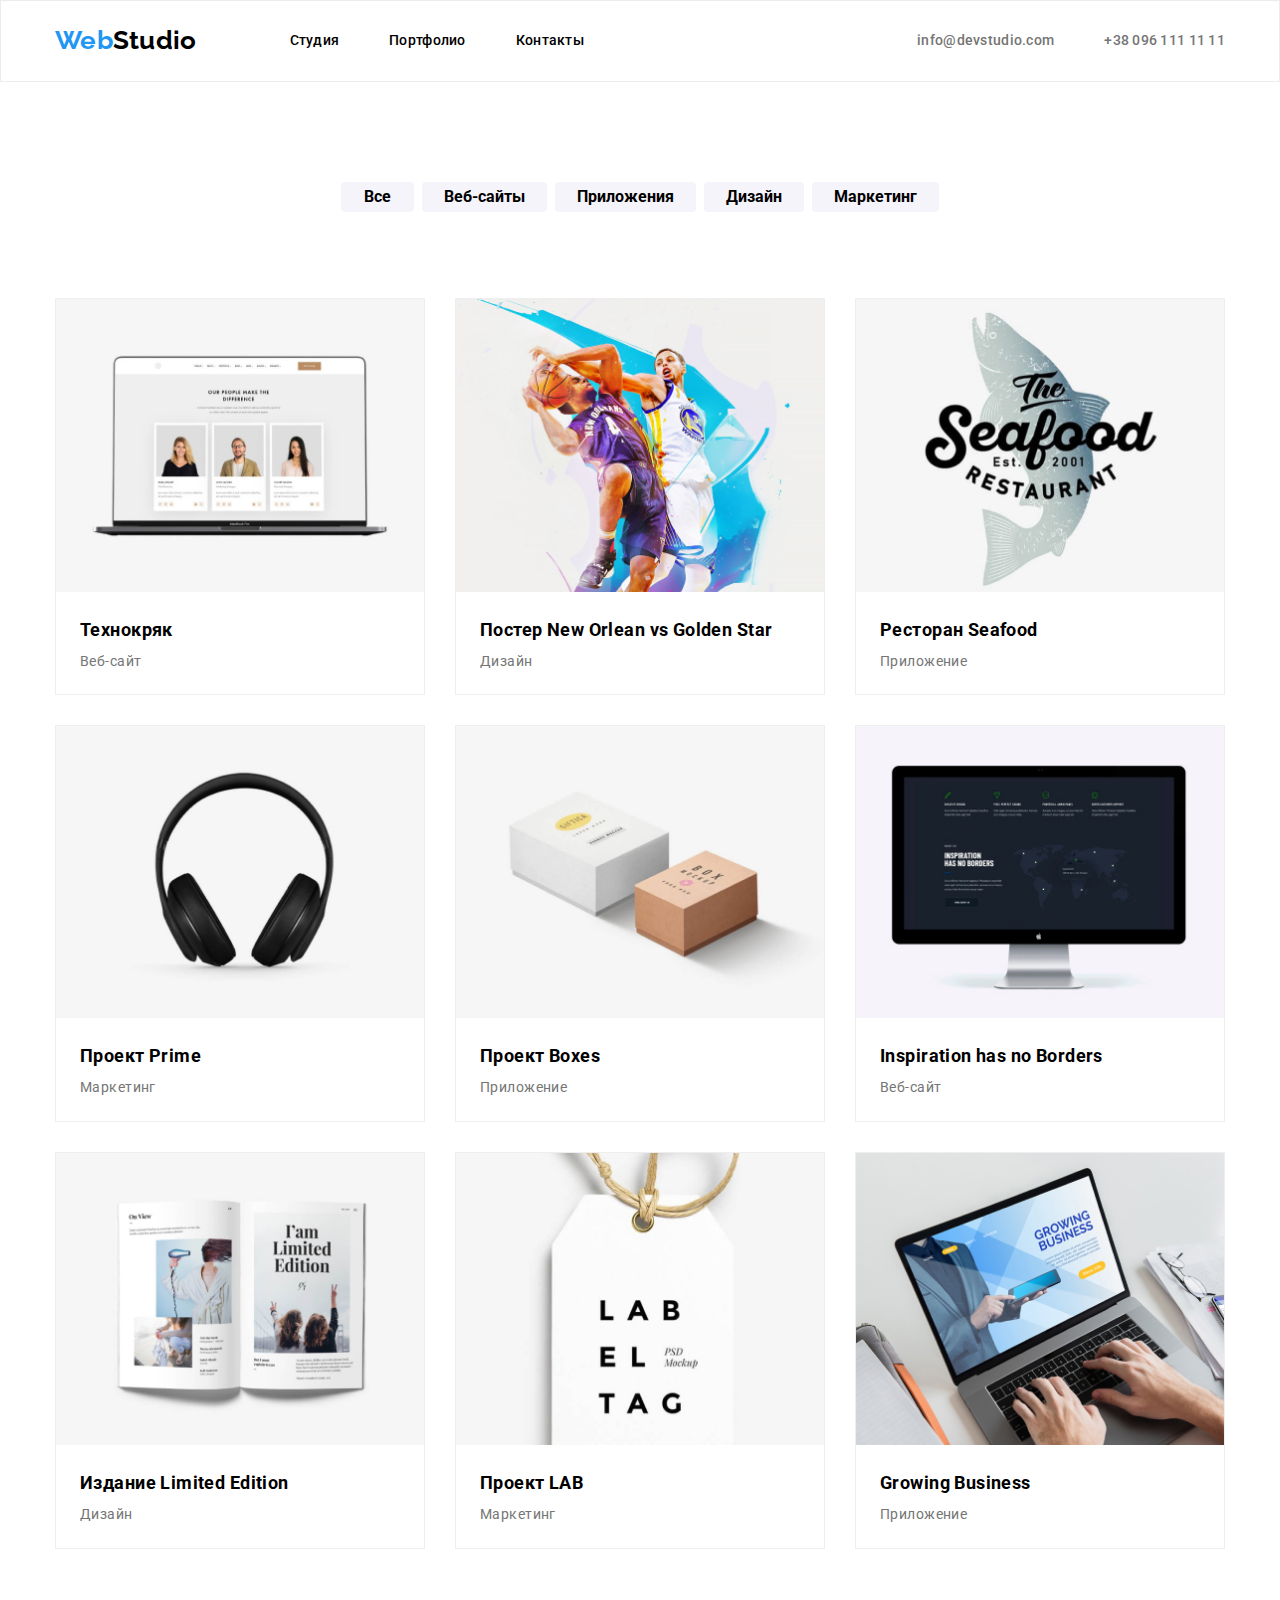
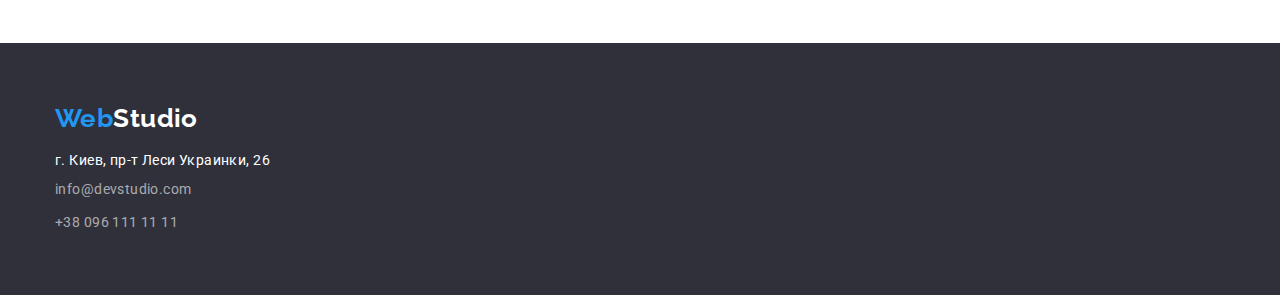
==== portfolio.html @ 975086de "перенос с 3дз" ====
<!DOCTYPE html>
<html lang="en">
<head>
    <meta charset="UTF-8">
    <meta name="viewport" content="width=device-width, initial-scale=1.0">
    <title>Portfolio</title>
    <link rel="stylesheet" href="https://cdnjs.cloudflare.com/ajax/libs/modern-normalize/1.0.0/modern-normalize.min.css">
    <link rel="stylesheet" href="css/style.css">
    <link rel="stylesheet" href="css/portfolio_style.css">
    <link rel="preconnect" href="https://fonts.gstatic.com">
    <link
        href="https://fonts.googleapis.com/css2?family=Raleway:wght@400;500;700;900&family=Roboto:wght@400;500;700;900&display=swap"
        rel="stylesheet">
</head>
<body>
    <header class="navigation">
<div class="container">
    <!-- Верхнее меню -->

    <!-- лого -->
    <a class="logo link" href="./index.html"><span class="web">Web</span>Studio </a>
<nav>
    <ul class=" manu-container list">
        <li class="menu-item"><a class="menu link" href="./portfolio.html">Студия</a></li>
        <li class="menu-item"><a class="menu link" href="./portfolio.html">Портфолио</a></li>
        <li class="menu-item"><a class="menu link" href="">Контакты</a></li>
    </ul>
</nav>

    <!-- Contacts -->
    <ul class=" tel-container list">
        <li class="menu-item"><a class="tel link" href="mailto:info@devstudio.com">info@devstudio.com</a></li>
        <li class="menu-item"><a class="tel link" href="tel:+380961111111">+38 096 111 11 11</a></li>
    </ul>
</div>
    
    </header>

<main>
    <section class="selection">
        <div class="container">
        <ul class="filter list">
            <li> <button class="modal-btn" type="button"> <b>Все </b> </button> </li>
            <li> <button class="modal-btn" type="button"> <b>Веб-сайты</b> </button> </li>
            <li> <button class="modal-btn" type="button"> <b>Приложения</b> </button> </li>
            <li> <button class="modal-btn" type="button"> <b>Дизайн</b>  </button> </li>
            <li> <button class="modal-btn" type="button"> <b>Маркетинг</b>  </button> </li>
        </ul>
        </div>
        </section>

        <section class="example-list-space" >
            <div class="container">
<ul class="list example-list" >
    <li class="example">
        <article class="card">
            <div class="card-thumb">
        <a class="link" href="#">
            <!-- width="370" -->
        <img src="portfolio_images/tehnokryak.jpg" alt="пример веб сайта" ></a>
       </div>
        <div class="example-info">
        <h3 class ="example-title"> Технокряк </h3> 
        <p> Веб-сайт </p> 
    </div>
            
</article>
    </li>

    <li class="example">
        <article class="card">
            <div class="card-thumb">
        <a class="link" href="#">
        <img src="portfolio_images/poster_golden_star.jpg" alt="пример постера о баскетболе" >   </a>
       </div>  
        <div class="example-info">
        <h3 class ="example-title"> Постер New Orlean vs Golden Star </h3> 
        <p> Дизайн </p>
     </div> 
        </article>
    </li>

    <li class="example">
        <article class="card">
            <div class="card-thumb">
        <a class="link" href="#">
            <img src="portfolio_images/seafood.jpg" alt="пример приложения для ресторана" >  </a>
         </div>   
            <div class="example-info">
        <h3 class ="example-title"> Ресторан Seafood </h3> 
            <p> Приложение </p>
            </div>    
        </article>
    </li>

    <li class="example">
            <article class="card">
                <div class="card-thumb">
        <a class="link" href="#">
            <img src="portfolio_images/prime.jpg" alt="наушники" ></a>
           </div>
            <div class="example-info">
            <h3 class ="example-title"> Проект Prime </h3> 
            <p> Маркетинг </p> 
         </div>    
            </article>
    </li>

    <li class="example">
            <article class="card">
                <div class="card-thumb">
        <a class="link" href="#">
            <img src="portfolio_images/boxes.jpg" alt="белая и рыжая коробки" > </a>
           </div> 
            <div class="example-info">
            <h3 class ="example-title"> Проект Boxes </h3> 
            <p> Приложение </p> 
         </div>
                
            </article>
    </li>

    <li class="example">
            <article class="card">
                <div class="card-thumb">
        <a class="link" href="#">
            <img src="portfolio_images/inspiration.jpg" alt="монитор компьютера" ></a>
         </div>   
            <div class="example-info">
            <h3 class ="example-title"> Inspiration has no Borders </h3>
            <p> Веб-сайт </p> 
        </div>
               
            </article>
    </li>

    <li class="example">
            <article class="card">
                <div class="card-thumb">
        <a class="link" href="#">
            <img src="portfolio_images/limited_edition.jpg" alt="развернутый журнал" ></a>
          </div>  
            <div class="example-info">
            <h3 class ="example-title"> Издание Limited Edition </h3> 
            <p> Дизайн </p>
        </div>
               
            </article>
    </li>
    <li class="example">
            <article class="card">
                <div class="card-thumb">
        <a class="link" href="#">
            <img src="portfolio_images/lab.jpg" alt="ярлык" ></a>
        </div>  
            <div class="example-info">
            <h3 class="example-title"> Проект LAB </h3>
            <p> Маркетинг </p>
        </div>
                
            </article>
    </li>

    <li class="example">
            <article class="card">
                <div class="card-thumb">
        <a class="link" href="#">
            <img src="portfolio_images/grow_business.jpg" alt="пример приложения для развития бизнеса" > </a>
        </div>   
            <div class="example-info">
            <h3 class ="example-title"> Growing Business </h3> 
            <p> Приложение </p>
        </div>
                
            </article>
    </li>
</ul> 
</div>
</section>
</main>

    <footer class="footer">
        <div class="container">
            <a class="logo link" href="./index.html"><span class="web">Web</span>Studio</a>
            <address>
                <ul class="list ">
                    <li class="list-address"><a class="address link" href="https://goo.gl/maps/1f1QQt4f7jHyv9yu5"
                            target="_blank">г. Киев, пр-т Леси Украинки, 26</a></li>
                    <li class="list-address"><a class="contacts link"
                            href="mailto:info@devstudio.com">info@devstudio.com</a></li>
                    <li class="list-address"><a class="contacts link" href="tel:+380961111111">+38 096 111 11 11</a></li>
                </ul>
            </address>
        </div>
    </footer>
   
</body>
</html>
---- css/style.css ----
:root {
  --primary-text-color: #757575;
  --title-text-color: #000000;
  --hover-text-color: #2196f3;
  --accent-text-color: #ffffff;
  --big-space: 94px;
  --betw-space: 30px;
  --menu-space: 32px;
}

h1,
h2,
h3,
p {
  margin: 0;
}

ul {
  padding: 0;
  margin: 0;
}

.list {
  list-style: none;
}
.link {
  text-decoration: none;
  font-style: normal;
}
img {
  display: block;
  max-width: 100%;
}

.visually-hidden {
  position: absolute;
  clip: rect(0 0 0 0);
  width: 1px;
  height: 1px;
  margin: -1px;
}

body {
  font-family: "Roboto", sans-serif;
  font-weight: 400;
  font-size: 14px;
  line-height: 1.14;
  letter-spacing: 0.03em;
}
.container {
  width: 1200px;
  margin: 0px auto;
  padding-left: 15px;
  padding-right: 15px;
}

.navigation .container {
  display: flex;
  align-items: center;
}

/* Navigation */

.navigation {
  text-align: center;
  font-weight: 500;
  letter-spacing: 0.02em;
  border: 1px solid #ececec;
}

.manu-container {
  display: flex;
  padding-top: var(--menu-space);
  padding-bottom: var(--menu-space);
}

.menu-item:not(:last-child) {
  margin-right: 50px;
}

.tel-container {
  display: flex;
  padding-top: var(--menu-space);
  padding-bottom: var(--menu-space);
  margin-left: auto;
}

.menu,
.menu:visited {
  color: var(--title-text-color);
  text-decoration: none;
}
.tel,
.tel:visited {
  color: var(--primary-text-color);
}

.menu:hover,
.menu:focus,
.tel:hover,
.tel:focus {
  color: var(--hover-text-color);
  outline: none;
}

/* LOGO */
.web {
  color: var(--hover-text-color);
}
.logo,
.logo:visited {
  font-family: "Raleway", sans-serif;
  font-style: normal;
  font-weight: 700;
  color: var(--title-text-color);
  font-size: 26px;
  line-height: 1.19;

  padding-top: 24px;
  padding-bottom: 25px;
  margin-right: 93px;
}

.banner {
  background: #2f303a;
  padding: 200px 0px 280px 0px;
}

.main-button {
  background-color: var(--hover-text-color);
  color: var(--accent-text-color);
  font-size: 16px;
  line-height: 1.88;
  font-weight: 500;
  letter-spacing: 0.06em;
  cursor: pointer;

  border-radius: 4px;
  border: none;
  margin-top: 40px;
  padding-top: var(--menu-space);
  padding-bottom: var(--menu-space);
}
.banner .container {
  display: flex;
  flex-direction: column;
  align-items: center;
  max-width: 1600px;
}

.space-sections {
  padding-bottom: var(--big-space);
}

h1 {
  color: var(--accent-text-color);
  font-weight: 900;
  font-size: 44px;
  line-height: 1.36;
  letter-spacing: 0.06em;
}
/* первый блок */
.advantages {
  padding-top: var(--big-space);
}

.advantages-list {
  display: flex;
}
.list-item {
  min-width: 270px;
}

.advantages p {
  color: var(--primary-text-color);
  line-height: 1.7;
}

.advantages h3 {
  padding-bottom: 10px;
}

.list-item:not(:last-child) {
  margin-right: var(--betw-space);
}

/* второй блок */

h2 {
  font-size: 36px;
  line-height: 1.17;
  font-weight: 700;
  color: var(--title-text-color);
  text-align: center;

  padding-bottom: 50px;
}

.what-we-do {
  padding-bottom: var(--big-space);
}

.img-examples {
  display: flex;
  align-items: center;
}

.img-examples-item:not(:last-child) {
  margin-right: var(--betw-space);
}

/* 3 blok */
.team {
  background-color: #f5f4fa;
  color: var(--primary-text-color);
  font-size: 16px;
  line-height: 1.19;

  padding-top: var(--big-space);
  padding-bottom: var(--big-space);
}

.team h3 {
  color: var(--title-text-color);
  font-weight: 500;
  padding-bottom: 10px;
}

.team-list {
  display: flex;
}
.team-person {
  padding-bottom: var(--betw-space);
}

.team-person:not(:last-child) {
  margin-right: var(--betw-space);
}
.about-person {
  display: flex;
  flex-direction: column;
  align-items: center;
  padding-top: var(--betw-space);
}

/* Footer */

.footer {
  background: #2f303a;
  padding-top: 60px;
  padding-bottom: 60px;
}
.footer .container {
  display: flex;
  flex-direction: column;
}
.footer .logo {
  color: var(--accent-text-color);

  margin: 0px;
  padding: 0px;
  margin-bottom: 20px;
}

.list-address:not(:last-child) {
  padding: 0px;
  margin-bottom: 9px;
}

.contacts,
.contacts:visited {
  line-height: 1.7;
  color: rgba(255, 255, 255, 0.6);
}
.address,
.address:visited {
  color: var(--accent-text-color);
}
---- css/portfolio_style.css ----
:root {
  --primary-text-color: #757575;
  --title-text-color: #000000;
  --hover-text-color: #2196f3;
  --big-space: 94px;
  --betw-space: 30px;
}
h1,
h2,
h3,
p {
  margin: 0;
}

ul {
  padding: 0;
  margin: 0;
}
img {
  display: block;
  max-width: 100%;
}

.selection {
  padding-top: 100px;
  padding-bottom: 56px;
}

.filter {
  display: flex;
  justify-content: center;
  font-size: 16px;
  font-weight: 500;
  line-height: 1.63;
}
.modal-btn {
  min-width: 73px;
  padding: 6px 22px;
  background: #f5f4fa;
  border-radius: 4px;
  outline: none;
  border: none;
  cursor: pointer;
}
.filter li:not(:last-child) {
  margin-right: 8px;
}

.filter button:focus,
button:hover {
  color: white;
  background: var(--hover-text-color);
  border: none;
}
.example-list {
  display: flex;
  flex-wrap: wrap;
  /*надо позже разобраться почему не работает
   width: calc(100% / 4-100px);
  margin: -30px; 
  padding-left: 15px;
  padding-right: 15px; */
}

.example-list-space {
  margin-top: var(--betw-space);
  padding-bottom: var(--big-space);
}

.example {
  max-width: 370px;
  border: 1px solid #eeeeee;
}

.example,
.example:visited {
  text-decoration: none;
  color: var(--primary-text-color);
  line-height: 1.88;
}
.example-title {
  color: var(--title-text-color);
  font-size: 18px;
  line-height: 2;
}
.example-info {
  padding: 20px 24px;
}

.example:not(:nth-child(3n)) {
  margin-right: var(--betw-space);
}

.example:not(:nth-last-child(-n + 3)) {
  margin-bottom: var(--betw-space);
}
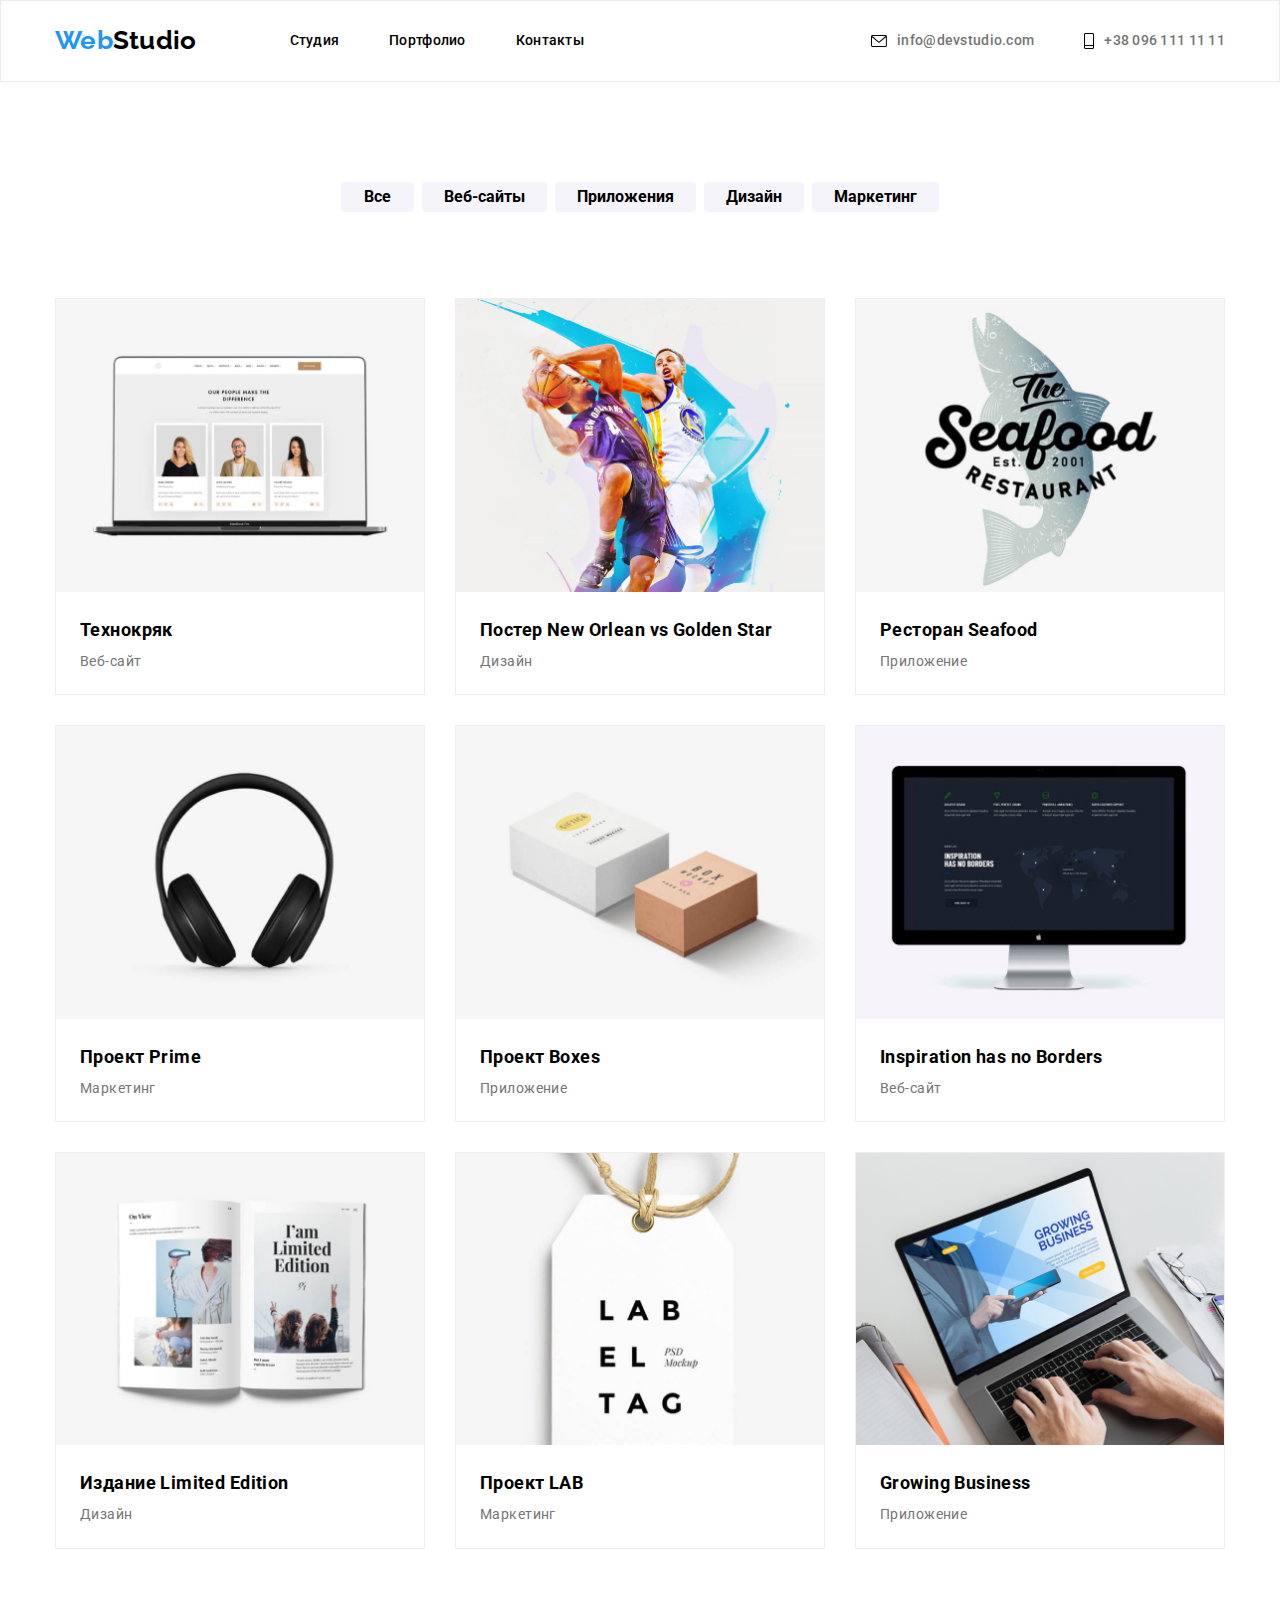
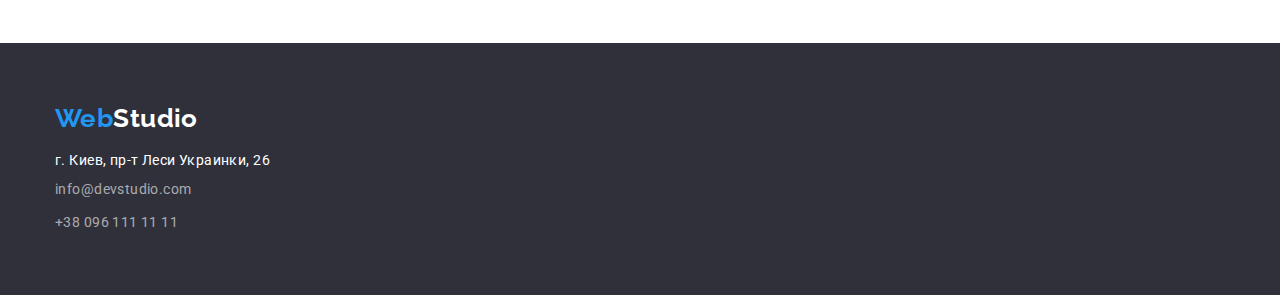
==== commit a4f8e993: "навигация дисплей блок герой позиция другая" ====
--- a/portfolio.html
+++ b/portfolio.html
@@ -29,8 +29,15 @@
 
     <!-- Contacts -->
     <ul class=" tel-container list">
-        <li class="menu-item"><a class="tel link" href="mailto:info@devstudio.com">info@devstudio.com</a></li>
-        <li class="menu-item"><a class="tel link" href="tel:+380961111111">+38 096 111 11 11</a></li>
+        <li class="menu-item"><a class="tel link" href="mailto:info@devstudio.com">
+                <svg class="contact-icon">
+                    <use href="./images/symbol-defs.svg#icon-mail"></use>
+                </svg> info@devstudio.com</a></li>
+        <li class="menu-item"><a class="tel link" href="tel:+380961111111">
+                <svg class="tel-icon">
+                    <use href="./images/symbol-defs.svg#icon-tel"></use>
+                </svg>
+                <span>+38 096 111 11 11</span> </a></li>
     </ul>
 </div>
     
--- a/css/style.css
+++ b/css/style.css
@@ -3,6 +3,7 @@
   --title-text-color: #000000;
   --hover-text-color: #2196f3;
   --accent-text-color: #ffffff;
+  --bgc-icon: #f5f4fa;
   --big-space: 94px;
   --betw-space: 30px;
   --menu-space: 32px;
@@ -70,19 +71,16 @@
 
 .manu-container {
   display: flex;
+}
+
+.menu {
+  display: block;
   padding-top: var(--menu-space);
   padding-bottom: var(--menu-space);
 }
 
 .menu-item:not(:last-child) {
   margin-right: 50px;
-}
-
-.tel-container {
-  display: flex;
-  padding-top: var(--menu-space);
-  padding-bottom: var(--menu-space);
-  margin-left: auto;
 }
 
 .menu,
@@ -90,9 +88,21 @@
   color: var(--title-text-color);
   text-decoration: none;
 }
+.tel-container {
+  display: flex;
+  margin-left: auto;
+}
+/* contacts */
+
 .tel,
 .tel:visited {
   color: var(--primary-text-color);
+}
+.tel {
+  display: flex;
+  align-items: center;
+  padding-top: var(--menu-space);
+  padding-bottom: var(--menu-space);
 }
 
 .menu:hover,
@@ -101,6 +111,17 @@
 .tel:focus {
   color: var(--hover-text-color);
   outline: none;
+}
+.contact-icon {
+  width: 16px;
+  height: 12px;
+  margin-right: 10px;
+}
+.tel-icon {
+  margin: 0;
+  width: 10px;
+  height: 16px;
+  margin-right: 10px;
 }
 
 /* LOGO */
@@ -121,11 +142,26 @@
   margin-right: 93px;
 }
 
+/* HERO */
 .banner {
+  max-width: 1600px;
+  min-height: 600px;
+  padding: 200px 0px 280px 0px;
   background: #2f303a;
-  padding: 200px 0px 280px 0px;
-}
-
+  background-image: linear-gradient(
+      rgba(47, 48, 58, 0.4),
+      rgba(47, 48, 58, 0.4)
+    ),
+    url("../images/hero.jpg");
+  background-repeat: no-repeat;
+  background-size: cover;
+  background-position: absolute;
+}
+.overlay {
+  display: flex;
+  flex-direction: column;
+  align-items: center;
+}
 .main-button {
   background-color: var(--hover-text-color);
   color: var(--accent-text-color);
@@ -141,14 +177,9 @@
   padding-top: var(--menu-space);
   padding-bottom: var(--menu-space);
 }
-.banner .container {
-  display: flex;
-  flex-direction: column;
-  align-items: center;
-  max-width: 1600px;
-}
 
 .space-sections {
+  padding-top: var(--big-space);
   padding-bottom: var(--big-space);
 }
 
@@ -160,15 +191,25 @@
   letter-spacing: 0.06em;
 }
 /* первый блок */
-.advantages {
-  padding-top: var(--big-space);
-}
 
 .advantages-list {
   display: flex;
 }
+
 .list-item {
+  display: flex;
+  flex-direction: column;
   min-width: 270px;
+}
+.icon-thumb {
+  display: block;
+  height: 120px;
+  background-color: var(--bgc-icon);
+  background-position: 50% 50%;
+  border-radius: 4px;
+}
+.icon {
+  background-position: 50% 50%;
 }
 
 .advantages p {
@@ -215,9 +256,6 @@
   color: var(--primary-text-color);
   font-size: 16px;
   line-height: 1.19;
-
-  padding-top: var(--big-space);
-  padding-bottom: var(--big-space);
 }
 
 .team h3 {
@@ -228,9 +266,15 @@
 
 .team-list {
   display: flex;
-}
+  height: 428px;
+}
+
 .team-person {
   padding-bottom: var(--betw-space);
+  background-color: var(--accent-text-color);
+  border-radius: 0px 0px 4px 4px;
+  box-shadow: 0px 1px 3px rgba(0, 0, 0, 0.12), 0px 1px 1px rgba(0, 0, 0, 0.14),
+    0px 2px 1px rgba(0, 0, 0, 0.2);
 }
 
 .team-person:not(:last-child) {
@@ -241,6 +285,32 @@
   flex-direction: column;
   align-items: center;
   padding-top: var(--betw-space);
+}
+.social-list-icon {
+  display: flex;
+  width: 20px;
+  height: 20px;
+  border-radius: 50%;
+  background-color: blue;
+  fill: red;
+}
+
+/* Regular customers */
+
+.regular-customer-list {
+  display: flex;
+  justify-content: center;
+  align-items: center;
+}
+
+.regular-customer-item {
+  width: 170px;
+  height: 90px;
+  border: 1px solid #afb1b8;
+  border-radius: 4px;
+}
+.regular-customer-item:not(:last-child) {
+  margin-right: var(--betw-space);
 }
 
 /* Footer */
@@ -276,3 +346,9 @@
 .address:visited {
   color: var(--accent-text-color);
 }
+.social-contacts-item {
+  width: 44px;
+  height: 44px;
+}
+.social-contact-icon {
+}
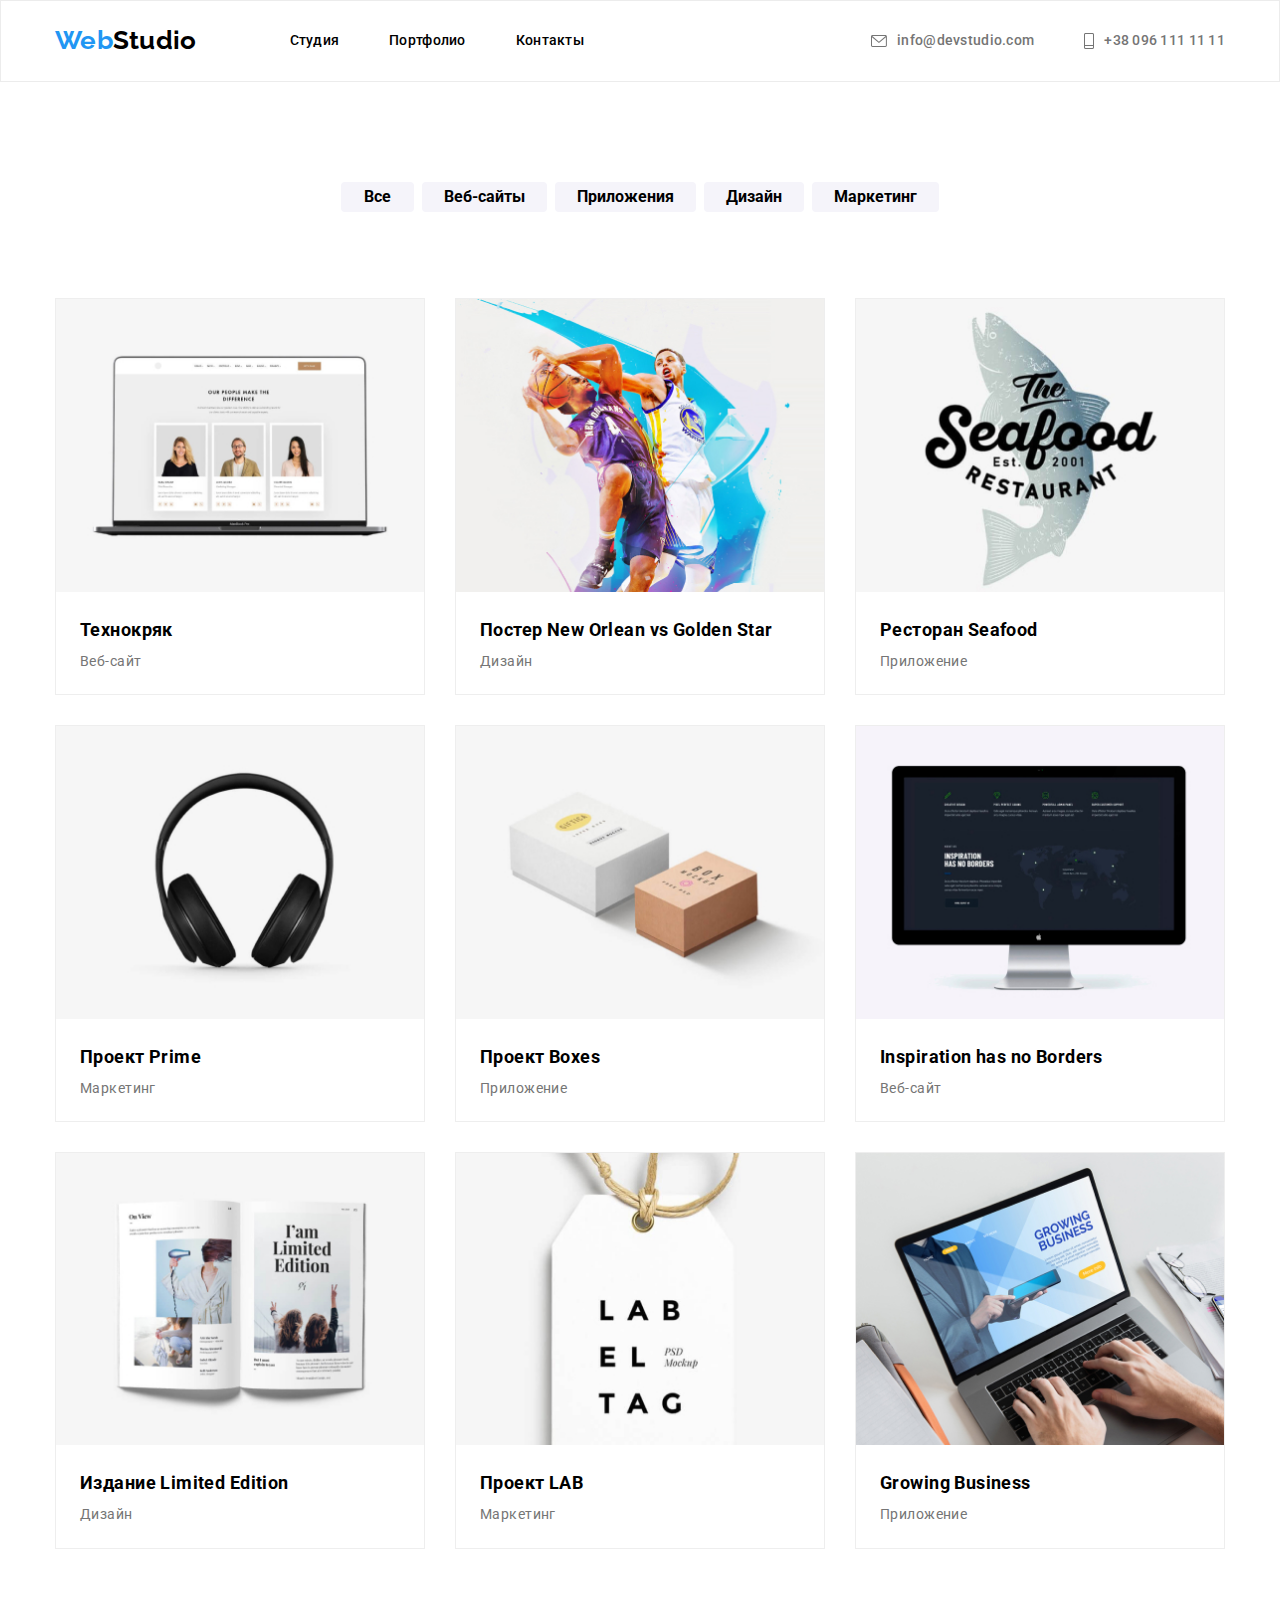
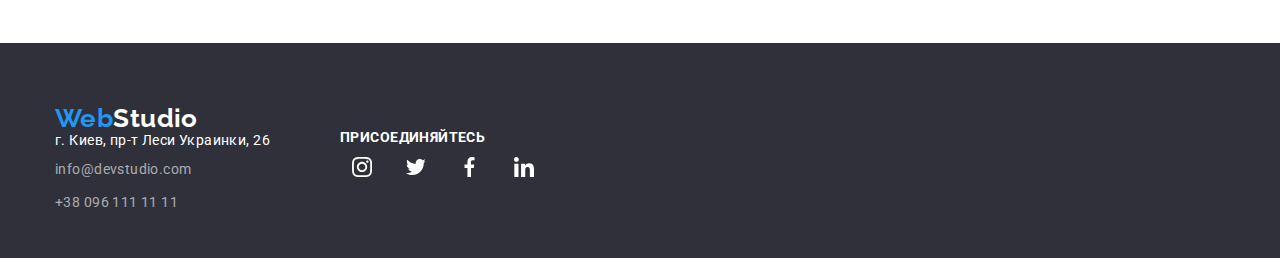
==== commit 8462d8f4: "add new footer on portfolio" ====
--- a/portfolio.html
+++ b/portfolio.html
@@ -187,18 +187,56 @@
 </main>
 
     <footer class="footer">
-        <div class="container">
-            <a class="logo link" href="./index.html"><span class="web">Web</span>Studio</a>
-            <address>
-                <ul class="list ">
-                    <li class="list-address"><a class="address link" href="https://goo.gl/maps/1f1QQt4f7jHyv9yu5"
-                            target="_blank">г. Киев, пр-т Леси Украинки, 26</a></li>
-                    <li class="list-address"><a class="contacts link"
-                            href="mailto:info@devstudio.com">info@devstudio.com</a></li>
-                    <li class="list-address"><a class="contacts link" href="tel:+380961111111">+38 096 111 11 11</a></li>
-                </ul>
-            </address>
-        </div>
+        <section class="footer-block">
+            <div class="container">
+                <div class="address-block">
+                    <a class="logo link" href="./index.html"><span class="web">Web</span>Studio</a>
+                    <address>
+                        <ul class="list ">
+                            <li class="list-address"><a class="address link" href="https://goo.gl/maps/1f1QQt4f7jHyv9yu5"
+                                    target="_blank">г. Киев, пр-т Леси Украинки, 26</a></li>
+                            <li class="list-address"><a class="contacts link"
+                                    href="mailto:info@devstudio.com">info@devstudio.com</a></li>
+                            <li class="list-address"><a class="contacts link" href="tel:+380961111111">+38 096 111 11 11</a>
+                            </li>
+                        </ul>
+                    </address>
+                </div>
+                <div class="soc-contact">
+                    <p>ПРИСОЕДИНЯЙТЕСЬ</p>
+                    <ul class="list social-contacts-list">
+                        <li class="social-contacts-item">
+                            <a href="#" class="social-cont-link">
+                                <svg class="social-contacts-icon">
+                                    <use href="./images/symbol-defs.svg#icon-instagram" width='20' height='20'></use>
+                                </svg>
+                            </a>
+                        </li>
+                        <li class="social-contacts-item">
+                            <a href="#" class="social-cont-link">
+                                <svg class="social-contacts-icon">
+                                    <use href="./images/symbol-defs.svg#icon-twitter" width='20' height='20'></use>
+                                </svg>
+                            </a>
+                        </li>
+                        <li class="social-contacts-item">
+                            <a href="#" class="social-cont-link">
+                                <svg class="social-contacts-icon">
+                                    <use href="./images/symbol-defs.svg#icon-facebook" width='20' height='20'></use>
+                                </svg>
+                            </a>
+                        </li>
+                        <li class="social-contacts-item">
+                            <a href="#" class="social-cont-link">
+                                <svg class="social-contacts-icon">
+                                    <use href="./images/symbol-defs.svg#icon-linkedin" width='20' height='20'></use>
+                                </svg>
+                            </a>
+                        </li>
+                    </ul>
+                </div>
+            </div>
+        </section>
     </footer>
    
 </body>
--- a/css/style.css
+++ b/css/style.css
@@ -4,6 +4,7 @@
   --hover-text-color: #2196f3;
   --accent-text-color: #ffffff;
   --bgc-icon: #f5f4fa;
+  --fill-icon: #afb1b8;
   --big-space: 94px;
   --betw-space: 30px;
   --menu-space: 32px;
@@ -108,7 +109,11 @@
 .menu:hover,
 .menu:focus,
 .tel:hover,
-.tel:focus {
+.tel:focus,
+.tel-icon:hover,
+.tel-icon:focus,
+.contact-icon:hover,
+.contact-icon:focus {
   color: var(--hover-text-color);
   outline: none;
 }
@@ -116,12 +121,14 @@
   width: 16px;
   height: 12px;
   margin-right: 10px;
+  fill: var(--primary-text-color);
 }
 .tel-icon {
   margin: 0;
   width: 10px;
   height: 16px;
   margin-right: 10px;
+  fill: var(--primary-text-color);
 }
 
 /* LOGO */
@@ -145,7 +152,7 @@
 /* HERO */
 .banner {
   max-width: 1600px;
-  min-height: 600px;
+  height: 600px;
   padding: 200px 0px 280px 0px;
   background: #2f303a;
   background-image: linear-gradient(
@@ -155,8 +162,9 @@
     url("../images/hero.jpg");
   background-repeat: no-repeat;
   background-size: cover;
-  background-position: absolute;
-}
+  background-position: center;
+}
+
 .overlay {
   display: flex;
   flex-direction: column;
@@ -174,8 +182,10 @@
   border-radius: 4px;
   border: none;
   margin-top: 40px;
-  padding-top: var(--menu-space);
-  padding-bottom: var(--menu-space);
+  padding-top: 10px;
+  padding-bottom: 10px;
+  padding-left: var(--menu-space);
+  padding-right: var(--menu-space);
 }
 
 .space-sections {
@@ -199,17 +209,20 @@
 .list-item {
   display: flex;
   flex-direction: column;
-  min-width: 270px;
+  max-width: 270px;
 }
 .icon-thumb {
-  display: block;
+  display: flex;
+  align-items: center;
+  justify-content: center;
+  width: 100%;
   height: 120px;
   background-color: var(--bgc-icon);
-  background-position: 50% 50%;
+
   border-radius: 4px;
 }
-.icon {
-  background-position: 50% 50%;
+.description {
+  padding-top: var(--betw-space);
 }
 
 .advantages p {
@@ -286,50 +299,108 @@
   align-items: center;
   padding-top: var(--betw-space);
 }
+.social-list {
+  display: flex;
+  justify-content: center;
+  padding-top: 16px;
+}
+.social-list-item {
+  display: flex;
+  align-items: center;
+  justify-content: center;
+  /* height: 44px;
+  width: 44px; */
+  border-radius: 50%;
+}
+.social-list-item:not(:last-child) {
+  margin-right: 10px;
+}
+
+.social-active-link {
+  display: flex;
+  align-items: center;
+  justify-content: center;
+  height: 44px;
+  width: 44px;
+  border-radius: 50%;
+}
+
+.social-list-link {
+  display: flex;
+  width: 100%;
+  align-items: center;
+  justify-content: center;
+}
 .social-list-icon {
-  display: flex;
   width: 20px;
   height: 20px;
-  border-radius: 50%;
-  background-color: blue;
-  fill: red;
+
+  fill: var(--fill-icon);
+}
+.social-active-link:hover,
+.social-list-icon:hover,
+.social-active-link:focus,
+.social-list-icon:focus {
+  fill: var(--accent-text-color);
+  background-color: var(--hover-text-color);
 }
 
 /* Regular customers */
 
 .regular-customer-list {
   display: flex;
-  justify-content: center;
-  align-items: center;
 }
 
 .regular-customer-item {
+  display: flex;
   width: 170px;
-  height: 90px;
-  border: 1px solid #afb1b8;
+
+  border: 1px solid var(--fill-icon);
   border-radius: 4px;
 }
 .regular-customer-item:not(:last-child) {
   margin-right: var(--betw-space);
 }
-
+.customer-icon-thumb {
+  display: flex;
+  align-items: center;
+  justify-content: center;
+  width: 100%;
+  height: 90px;
+}
+.regular-customer-icon {
+  fill: var(--fill-icon);
+}
+
+.customer-icon-thumb:hover,
+.regular-customer-icon:hover,
+.customer-icon-thumb:focus,
+.regular-customer-icon:focus {
+  fill: var(--hover-text-color);
+}
 /* Footer */
 
 .footer {
   background: #2f303a;
+}
+.footer-block {
+  height: 215px;
   padding-top: 60px;
-  padding-bottom: 60px;
 }
 .footer .container {
   display: flex;
-  flex-direction: column;
-}
+  align-items: center;
+}
+
 .footer .logo {
   color: var(--accent-text-color);
 
   margin: 0px;
   padding: 0px;
   margin-bottom: 20px;
+}
+.address-block {
+  padding-right: 70px;
 }
 
 .list-address:not(:last-child) {
@@ -346,9 +417,40 @@
 .address:visited {
   color: var(--accent-text-color);
 }
+.soc-contact p {
+  color: var(--accent-text-color);
+  line-height: 1.17;
+  font-weight: 700;
+}
+
+.social-contacts-list {
+  display: flex;
+  justify-content: center;
+  align-items: center;
+}
 .social-contacts-item {
   width: 44px;
+}
+.social-cont-link {
+  display: flex;
+  align-items: center;
+  justify-content: center;
+  width: 100%;
   height: 44px;
 }
-.social-contact-icon {
-}
+.social-contacts-icon {
+  width: 20px;
+  height: 20px;
+  fill: var(--accent-text-color);
+}
+.social-cont-link:hover,
+.social-contacts-icon:hover,
+.social-cont-link:focus,
+.social-contacts-icon:focus {
+  fill: var(--accent-text-color);
+  background-color: var(--hover-text-color);
+}
+
+.social-contacts-item:not(:last-child) {
+  margin-right: 10px;
+}
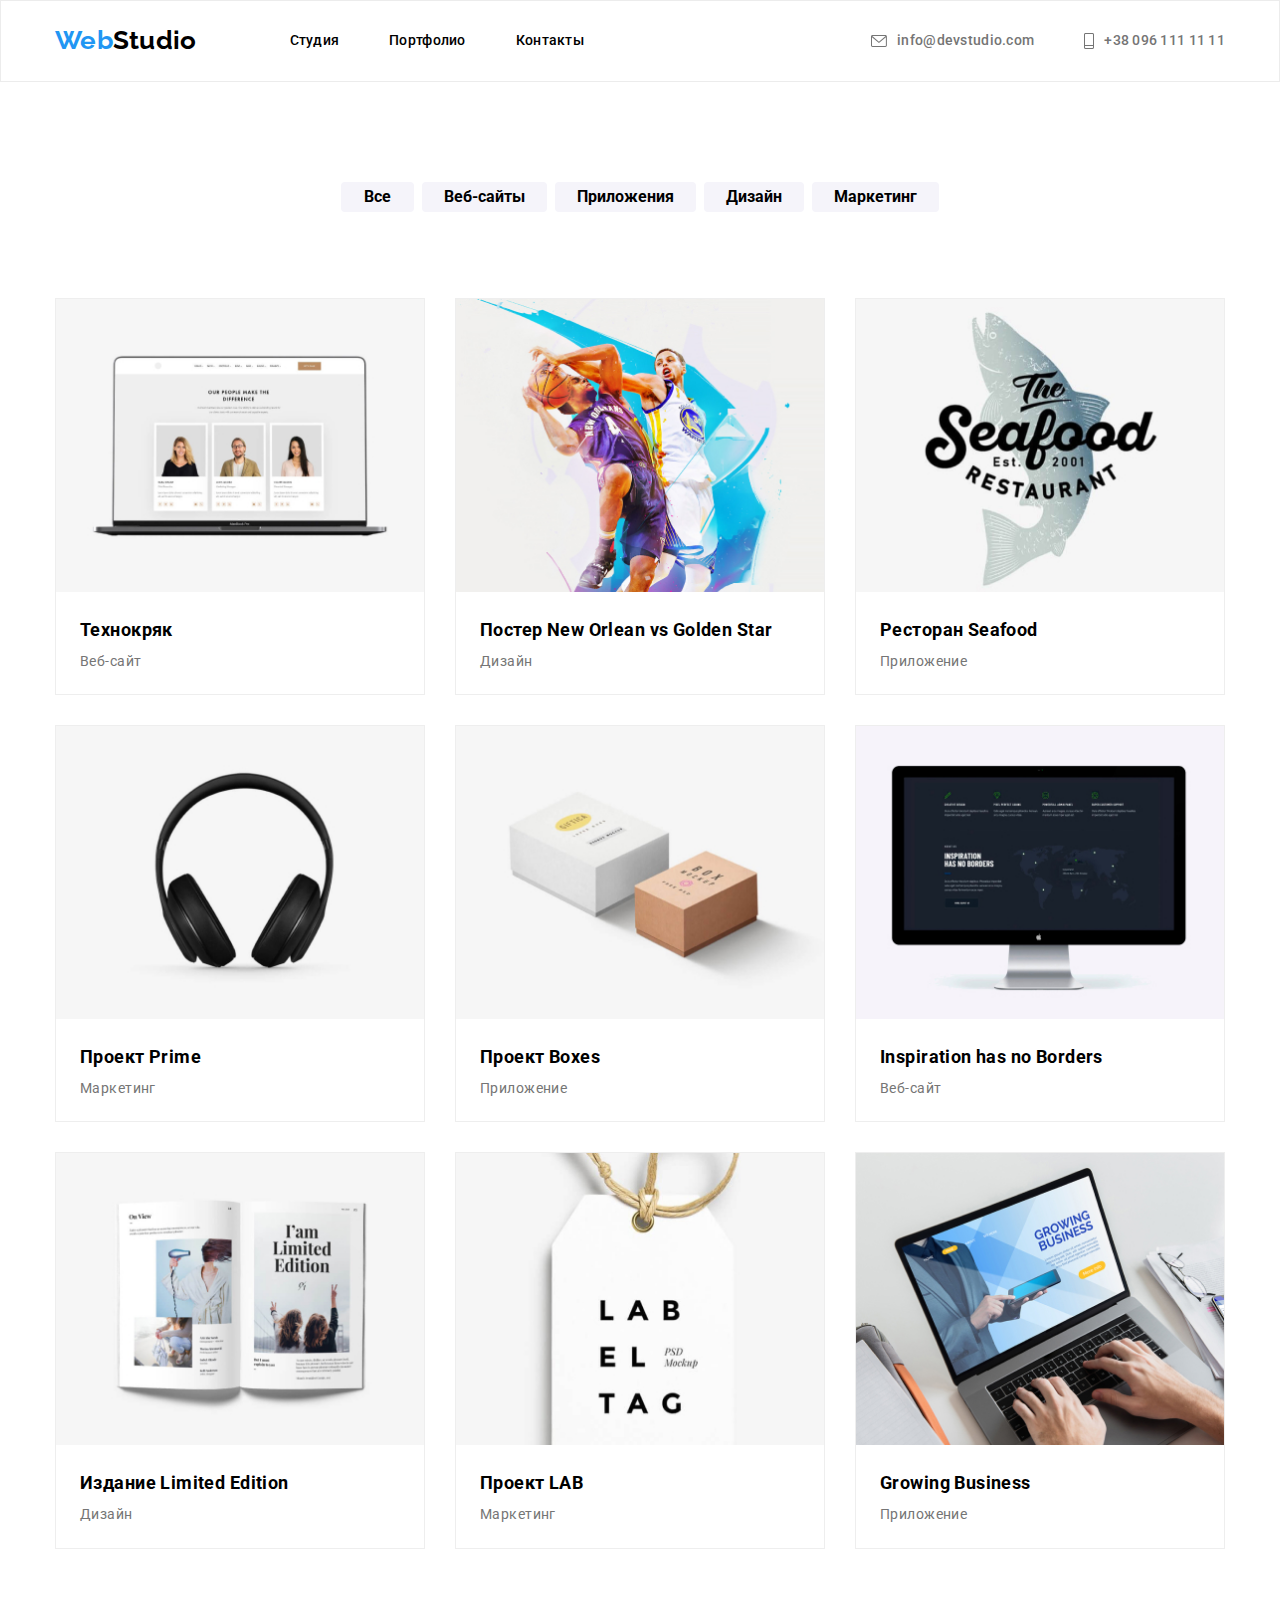
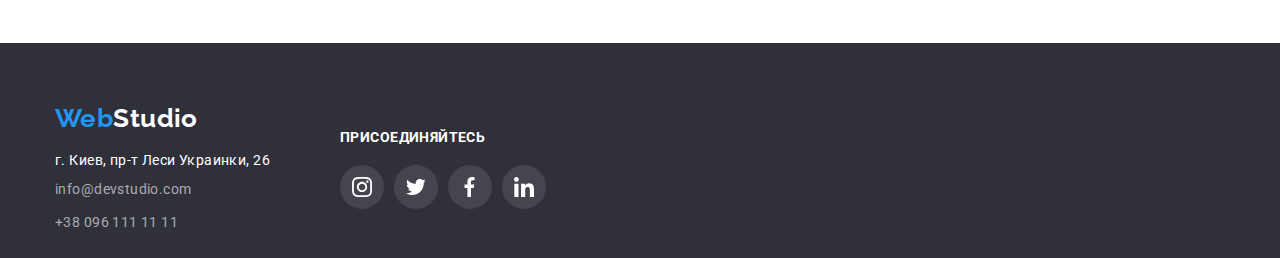
==== commit 8c227000: "тень ховер портфолио" ====
--- a/portfolio.html
+++ b/portfolio.html
@@ -62,7 +62,7 @@
     <li class="example">
         <article class="card">
             <div class="card-thumb">
-        <a class="link" href="#">
+        <a class="link shadow-link" href="#">
             <!-- width="370" -->
         <img src="portfolio_images/tehnokryak.jpg" alt="пример веб сайта" ></a>
        </div>
@@ -77,7 +77,7 @@
     <li class="example">
         <article class="card">
             <div class="card-thumb">
-        <a class="link" href="#">
+        <a class="link shadow-link" href="#">
         <img src="portfolio_images/poster_golden_star.jpg" alt="пример постера о баскетболе" >   </a>
        </div>  
         <div class="example-info">
@@ -90,7 +90,7 @@
     <li class="example">
         <article class="card">
             <div class="card-thumb">
-        <a class="link" href="#">
+        <a class="link shadow-link" href="#">
             <img src="portfolio_images/seafood.jpg" alt="пример приложения для ресторана" >  </a>
          </div>   
             <div class="example-info">
@@ -103,7 +103,7 @@
     <li class="example">
             <article class="card">
                 <div class="card-thumb">
-        <a class="link" href="#">
+        <a class="link shadow-link" href="#">
             <img src="portfolio_images/prime.jpg" alt="наушники" ></a>
            </div>
             <div class="example-info">
@@ -116,7 +116,7 @@
     <li class="example">
             <article class="card">
                 <div class="card-thumb">
-        <a class="link" href="#">
+        <a class="link shadow-link" href="#">
             <img src="portfolio_images/boxes.jpg" alt="белая и рыжая коробки" > </a>
            </div> 
             <div class="example-info">
@@ -130,7 +130,7 @@
     <li class="example">
             <article class="card">
                 <div class="card-thumb">
-        <a class="link" href="#">
+        <a class="link shadow-link" href="#">
             <img src="portfolio_images/inspiration.jpg" alt="монитор компьютера" ></a>
          </div>   
             <div class="example-info">
@@ -144,7 +144,7 @@
     <li class="example">
             <article class="card">
                 <div class="card-thumb">
-        <a class="link" href="#">
+        <a class="link shadow-link" href="#">
             <img src="portfolio_images/limited_edition.jpg" alt="развернутый журнал" ></a>
           </div>  
             <div class="example-info">
@@ -157,7 +157,7 @@
     <li class="example">
             <article class="card">
                 <div class="card-thumb">
-        <a class="link" href="#">
+        <a class="link shadow-link" href="#">
             <img src="portfolio_images/lab.jpg" alt="ярлык" ></a>
         </div>  
             <div class="example-info">
@@ -171,7 +171,7 @@
     <li class="example">
             <article class="card">
                 <div class="card-thumb">
-        <a class="link" href="#">
+        <a class="link shadow-link" href="#">
             <img src="portfolio_images/grow_business.jpg" alt="пример приложения для развития бизнеса" > </a>
         </div>   
             <div class="example-info">
--- a/css/style.css
+++ b/css/style.css
@@ -114,6 +114,7 @@
 .tel-icon:focus,
 .contact-icon:hover,
 .contact-icon:focus {
+  fill: var(--hover-text-color);
   color: var(--hover-text-color);
   outline: none;
 }
@@ -397,10 +398,12 @@
 
   margin: 0px;
   padding: 0px;
-  margin-bottom: 20px;
 }
 .address-block {
   padding-right: 70px;
+}
+.footer address {
+  padding-top: 20px;
 }
 
 .list-address:not(:last-child) {
@@ -427,6 +430,7 @@
   display: flex;
   justify-content: center;
   align-items: center;
+  padding-top: 20px;
 }
 .social-contacts-item {
   width: 44px;
@@ -437,6 +441,8 @@
   justify-content: center;
   width: 100%;
   height: 44px;
+  background-color: rgba(255, 255, 255, 0.1);
+  border-radius: 50%;
 }
 .social-contacts-icon {
   width: 20px;
--- a/css/portfolio_style.css
+++ b/css/portfolio_style.css
@@ -47,10 +47,13 @@
 }
 
 .filter button:focus,
-button:hover {
+.filter button:hover {
   color: white;
   background: var(--hover-text-color);
   border: none;
+  outline: none;
+  box-shadow: 0px 3px 1px rgba(0, 0, 0, 0.1), 0px 1px 2px rgba(0, 0, 0, 0.08),
+    0px 2px 2px rgba(0, 0, 0, 0.12);
 }
 .example-list {
   display: flex;
@@ -78,6 +81,16 @@
   color: var(--primary-text-color);
   line-height: 1.88;
 }
+.example:hover {
+  box-shadow: 0px 1px 1px rgba(0, 0, 0, 0.12), 0px 4px 4px rgba(0, 0, 0, 0.06),
+    1px 4px 6px rgba(0, 0, 0, 0.16);
+}
+.shadow-link:focus {
+  outline: none;
+  box-shadow: 0px 1px 1px rgba(0, 0, 0, 0.12), 0px 4px 4px rgba(0, 0, 0, 0.06),
+    1px 4px 6px rgba(0, 0, 0, 0.16);
+}
+
 .example-title {
   color: var(--title-text-color);
   font-size: 18px;
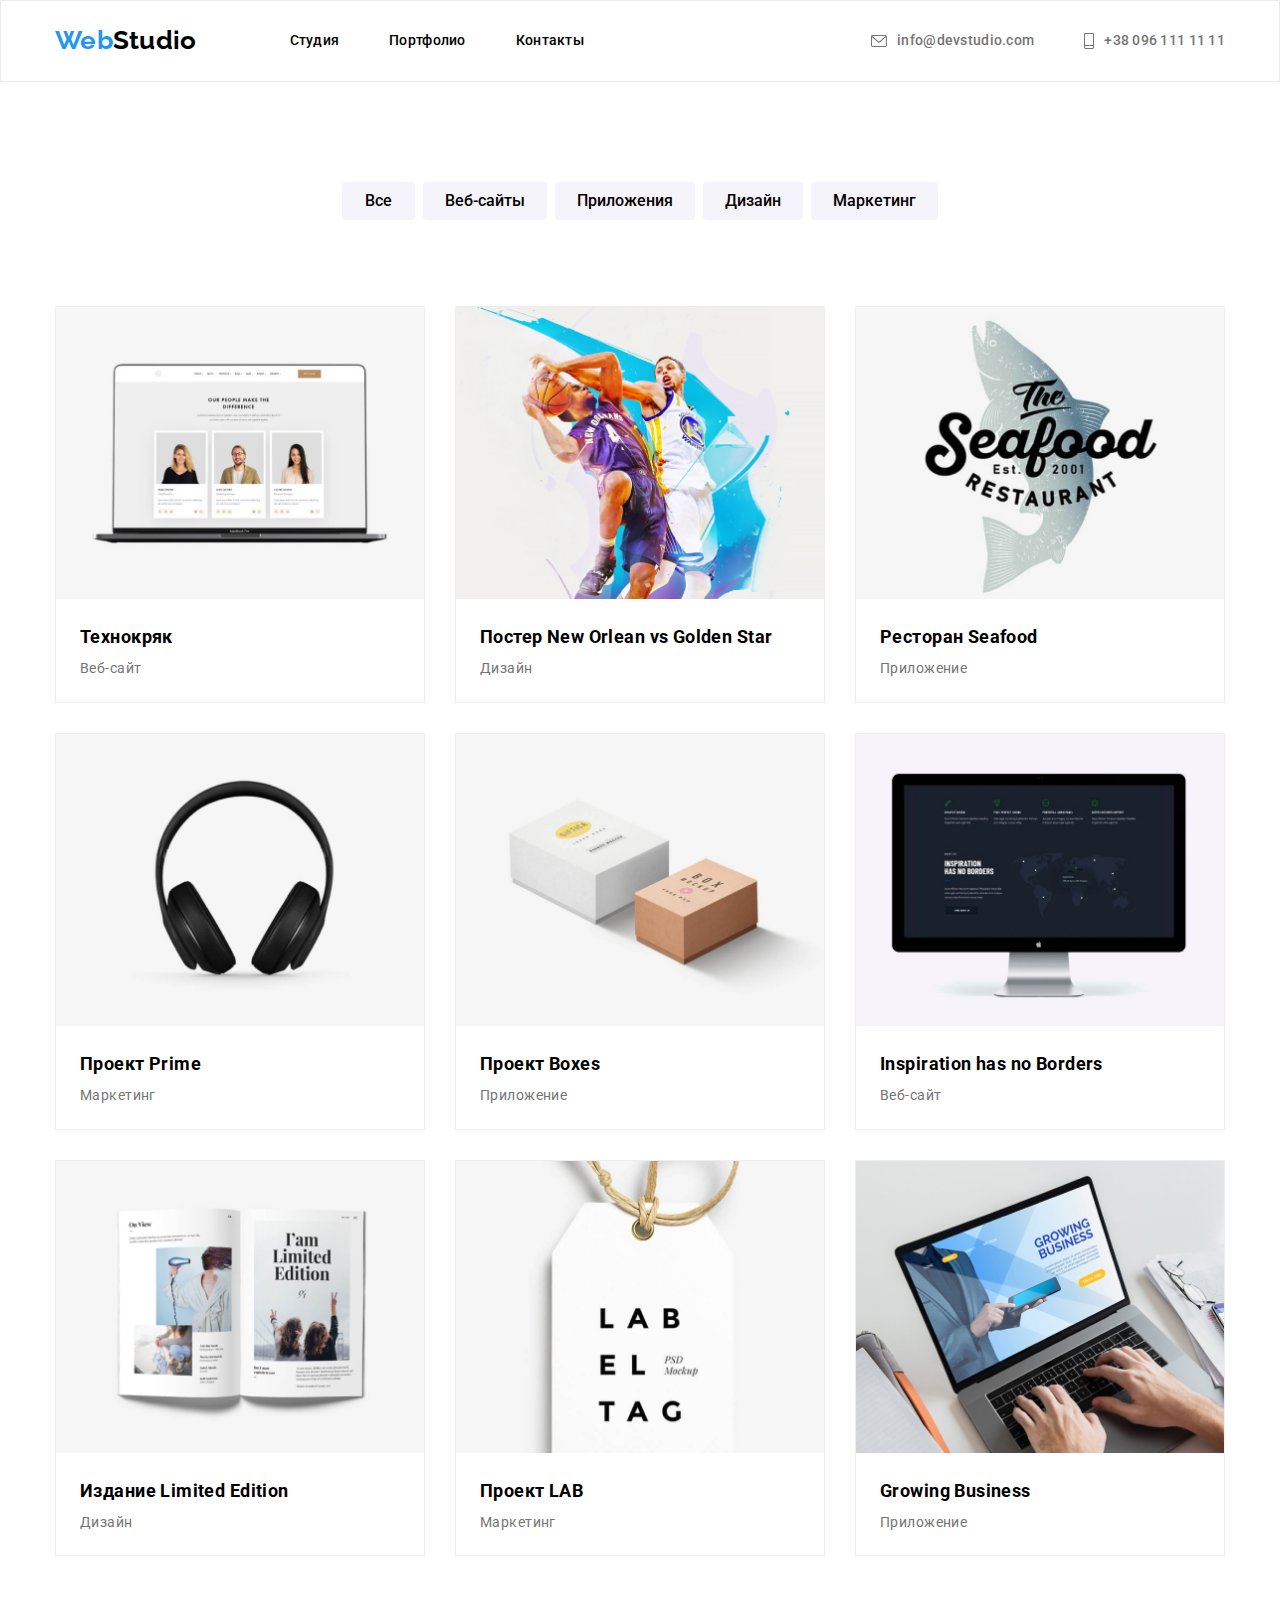
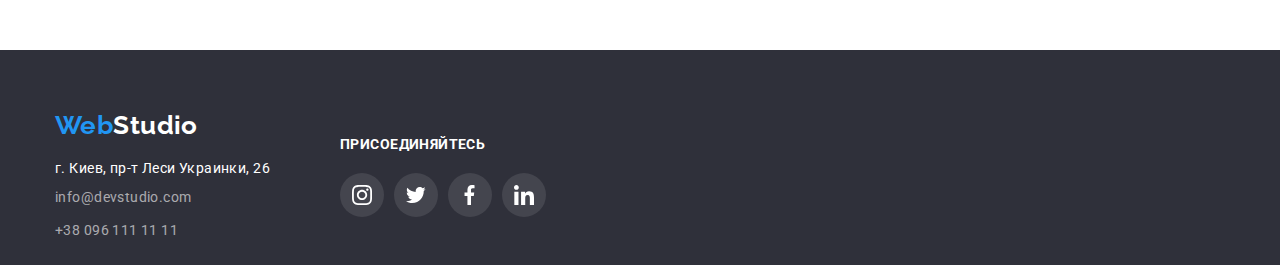
==== commit 9965593d: "synchronized selection contact icon, fixed font-size of filter buttons" ====
--- a/portfolio.html
+++ b/portfolio.html
@@ -47,11 +47,11 @@
     <section class="selection">
         <div class="container">
         <ul class="filter list">
-            <li> <button class="modal-btn" type="button"> <b>Все </b> </button> </li>
-            <li> <button class="modal-btn" type="button"> <b>Веб-сайты</b> </button> </li>
-            <li> <button class="modal-btn" type="button"> <b>Приложения</b> </button> </li>
-            <li> <button class="modal-btn" type="button"> <b>Дизайн</b>  </button> </li>
-            <li> <button class="modal-btn" type="button"> <b>Маркетинг</b>  </button> </li>
+            <li> <button class="modal-btn" type="button"> Все </button> </li>
+            <li> <button class="modal-btn" type="button"> Веб-сайты </button> </li>
+            <li> <button class="modal-btn" type="button"> Приложения </button> </li>
+            <li> <button class="modal-btn" type="button"> Дизайн  </button> </li>
+            <li> <button class="modal-btn" type="button"> Маркетинг  </button> </li>
         </ul>
         </div>
         </section>
--- a/css/style.css
+++ b/css/style.css
@@ -110,10 +110,8 @@
 .menu:focus,
 .tel:hover,
 .tel:focus,
-.tel-icon:hover,
-.tel-icon:focus,
-.contact-icon:hover,
-.contact-icon:focus {
+.tel:hover > svg,
+.tel:focus > svg {
   fill: var(--hover-text-color);
   color: var(--hover-text-color);
   outline: none;
--- a/css/portfolio_style.css
+++ b/css/portfolio_style.css
@@ -29,9 +29,6 @@
 .filter {
   display: flex;
   justify-content: center;
-  font-size: 16px;
-  font-weight: 500;
-  line-height: 1.63;
 }
 .modal-btn {
   min-width: 73px;
@@ -41,6 +38,10 @@
   outline: none;
   border: none;
   cursor: pointer;
+
+  font-size: 16px;
+  font-weight: 500;
+  line-height: 1.63;
 }
 .filter li:not(:last-child) {
   margin-right: 8px;
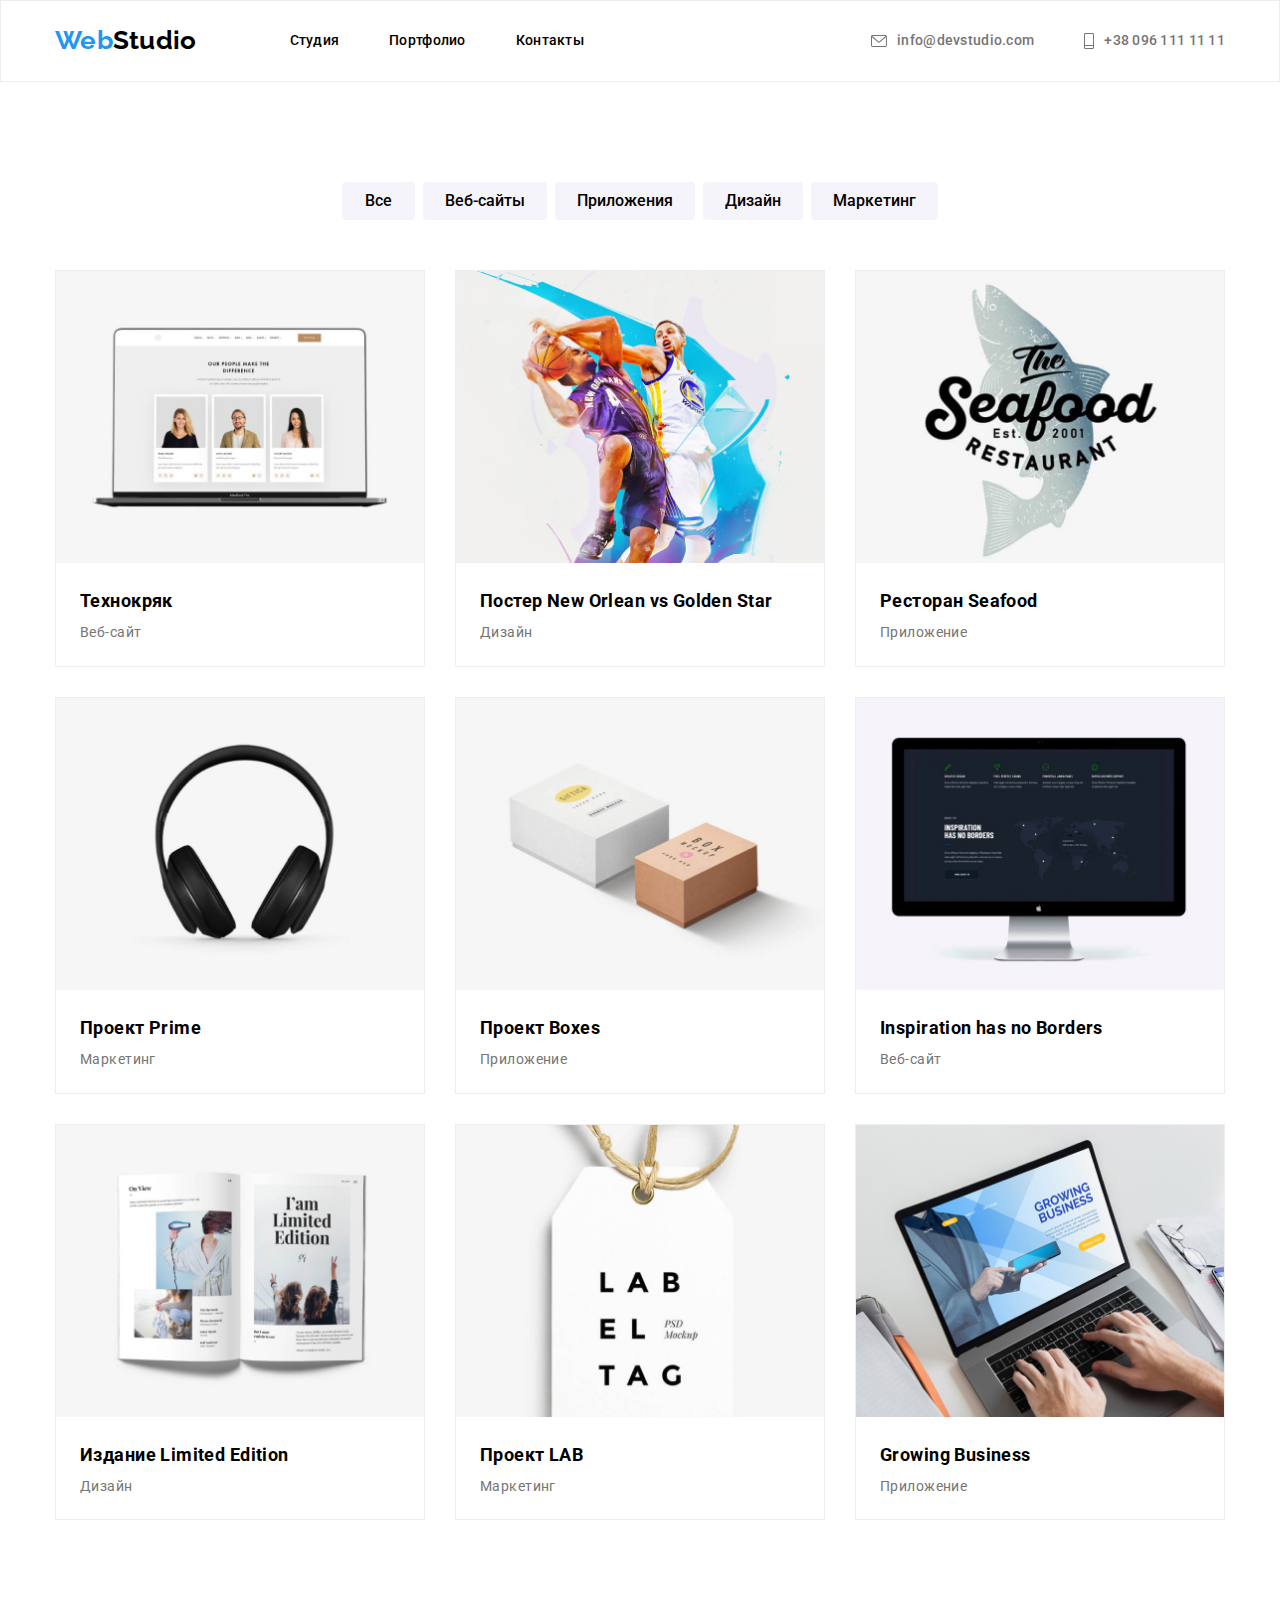
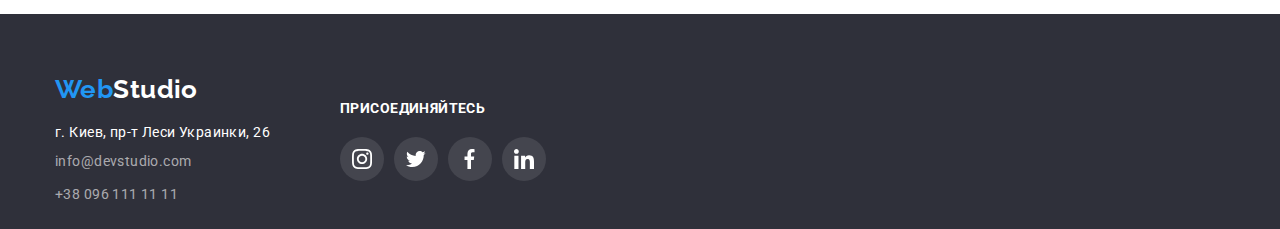
==== commit 3c584feb: "removed unnecessary section in portfolio" ====
--- a/portfolio.html
+++ b/portfolio.html
@@ -40,24 +40,19 @@
                 <span>+38 096 111 11 11</span> </a></li>
     </ul>
 </div>
-    
     </header>
 
 <main>
-    <section class="selection">
-        <div class="container">
-        <ul class="filter list">
-            <li> <button class="modal-btn" type="button"> Все </button> </li>
-            <li> <button class="modal-btn" type="button"> Веб-сайты </button> </li>
-            <li> <button class="modal-btn" type="button"> Приложения </button> </li>
-            <li> <button class="modal-btn" type="button"> Дизайн  </button> </li>
-            <li> <button class="modal-btn" type="button"> Маркетинг  </button> </li>
-        </ul>
-        </div>
-        </section>
-
         <section class="example-list-space" >
             <div class="container">
+    <ul class="filter list">
+        <li> <button class="modal-btn" type="button"> Все </button> </li>
+        <li> <button class="modal-btn" type="button"> Веб-сайты </button> </li>
+        <li> <button class="modal-btn" type="button"> Приложения </button> </li>
+        <li> <button class="modal-btn" type="button"> Дизайн </button> </li>
+        <li> <button class="modal-btn" type="button"> Маркетинг </button> </li>
+    </ul>
+
 <ul class="list example-list" >
     <li class="example">
         <article class="card">
--- a/css/portfolio_style.css
+++ b/css/portfolio_style.css
@@ -20,10 +20,9 @@
   display: block;
   max-width: 100%;
 }
-
-.selection {
+.example-list-space {
   padding-top: 100px;
-  padding-bottom: 56px;
+  padding-bottom: var(--big-space);
 }
 
 .filter {
@@ -59,16 +58,7 @@
 .example-list {
   display: flex;
   flex-wrap: wrap;
-  /*надо позже разобраться почему не работает
-   width: calc(100% / 4-100px);
-  margin: -30px; 
-  padding-left: 15px;
-  padding-right: 15px; */
-}
-
-.example-list-space {
-  margin-top: var(--betw-space);
-  padding-bottom: var(--big-space);
+  margin-top: 50px;
 }
 
 .example {
